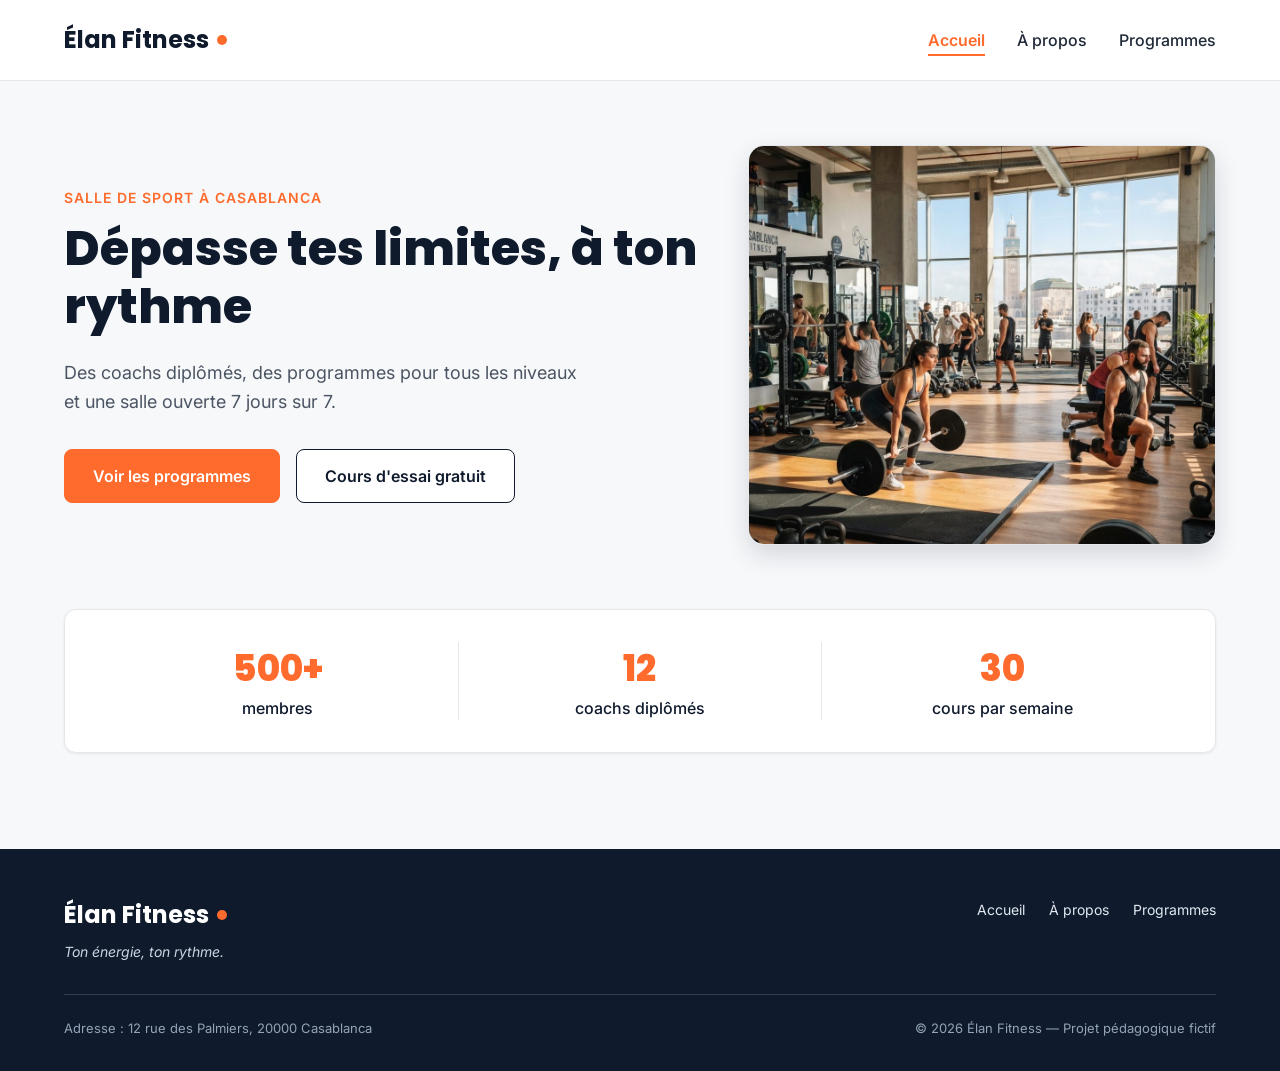
==== index.html @ 38b4ad07 "first commit" ====
<!DOCTYPE html>
<html lang="fr">
<head>
  <meta charset="UTF-8">
  <meta name="viewport" content="width=device-width, initial-scale=1">
  <meta name="description" content="Élan Fitness, salle de sport à Casablanca : musculation, yoga, cardio et boxe fitness avec des coachs diplômés. Réservez votre cours d'essai gratuit.">
  <title>Élan Fitness | Salle de sport à Casablanca</title>

  <link rel="preconnect" href="https://fonts.googleapis.com">
  <link rel="preconnect" href="https://fonts.gstatic.com" crossorigin>
  <link href="https://fonts.googleapis.com/css2?family=Inter:wght@400;500;600&family=Poppins:wght@600;700;800&display=swap" rel="stylesheet">

  <link rel="stylesheet" href="style.css">
</head>

<body>

  <header class="en-tete">
    <div class="conteneur en-tete-contenu">
      <a href="#accueil" class="logo">Élan Fitness</a>

      <nav aria-label="Navigation principale">
        <ul class="menu">
          <li><a href="#accueil.html" class="lien-actif">Accueil</a></li>
          <li><a href="apropos.html">À propos</a></li>
          <li><a href="#programe">Programmes</a></li>
        </ul>
      </nav>
    </div>
  </header>

  <main>

    <section id="accueil" class="hero">
      <div class="conteneur">

        <div class="hero-contenu">
          <div class="hero-texte">
            <p class="sur-titre">Salle de sport à Casablanca</p>
            <h1>Dépasse tes limites, à ton rythme</h1>
            <p class="hero-description">
              Des coachs diplômés, des programmes pour tous les niveaux et une salle ouverte 7 jours sur 7.
            </p>
            <div class="boutons">
              <a href="#programmes" class="bouton bouton-principal">Voir les programmes</a>
              <a href="#contact" class="bouton bouton-secondaire">Cours d'essai gratuit</a>
            </div>
          </div>

          <img class="hero-image" src="img/hero.jpg" alt="Des personnes s'entraînent dans une salle de sport lumineuse à Casablanca">
        </div>

        <div class="chiffres">
          <div class="chiffre">
            <p class="chiffre-nombre">500+</p>
            <p>membres</p>
          </div>
          <div class="chiffre">
            <p class="chiffre-nombre">12</p>
            <p>coachs diplômés</p>
          </div>
          <div class="chiffre">
            <p class="chiffre-nombre">30</p>
            <p>cours par semaine</p>
          </div>
        </div>

      </div>
    </section>


  </main>

  <footer class="pied-de-page">
    <div class="conteneur">

      <div class="pied-haut">
        <div>
          <p class="logo logo-clair">Élan Fitness</p>
          <p class="slogan">Ton énergie, ton rythme.</p>
        </div>

        <nav aria-label="Navigation du pied de page">
          <ul class="menu menu-pied">
            <li><a href="#accueil">Accueil</a></li>
            <li><a href="#a-propos">À propos</a></li>
            <li><a href="#programmes">Programmes</a></li>
          </ul>
        </nav>
      </div>

      <div class="pied-bas">
        <p>Adresse : 12 rue des Palmiers, 20000 Casablanca</p>
        <p>&copy; 2026 Élan Fitness — Projet pédagogique fictif</p>
      </div>

    </div>
  </footer>

</body>
</html>
---- style.css ----
* {
  box-sizing: border-box;
  margin: 0;
  padding: 0;
}

html {
  scroll-behavior: smooth;
}

body {
  font-family: 'Inter', Arial, sans-serif;
  font-size: 16px;
  line-height: 1.5;
  color: #1F2937;
  background-color: #F7F8FA;
}

h1, h2, h3, h4 {
  font-family: 'Poppins', Arial, sans-serif;
  color: #0F1B2D;
}

a {
  color: inherit;
  text-decoration: none;
}

ul {
  list-style: none;
}

img {
  display: block;
  max-width: 100%;
}

a:focus-visible,
button:focus-visible {
  outline: 3px solid #FF6B2C;
  outline-offset: 2px;
}

.conteneur {
  width: 100%;
  max-width: 1200px;
  margin: 0 auto;
  padding: 0 24px;
}

.section {
  padding: 96px 0;
}

.section-blanche {
  background-color: #FFFFFF;
  border-top: 1px solid #E5E7EB;
  border-bottom: 1px solid #E5E7EB;
}

.section-titre {
  max-width: 640px;
  margin: 0 auto 64px;
  text-align: center;
}

.section-titre h2 {
  font-size: 32px;
  margin-bottom: 16px;
}

.section-titre h3 {
  font-size: 26px;
  margin-bottom: 12px;
}

.section-titre p {
  color: #4B5563;
}

.sur-titre {
  font-size: 14px;
  font-weight: 600;
  color: #FF6B2C;
  text-transform: uppercase;
  letter-spacing: 1px;
  margin-bottom: 12px;
}

.bouton {
  display: inline-block;
  padding: 14px 28px;
  border-radius: 8px;
  font-size: 16px;
  font-weight: 600;
  text-align: center;
  cursor: pointer;
}

.bouton-principal {
  background-color: #FF6B2C;
  border: 1px solid #FF6B2C;
  color: #FFFFFF;
}

.bouton-principal:hover {
  background-color: #F05817;
}

.bouton-secondaire {
  background-color: #FFFFFF;
  border: 1px solid #0F1B2D;
  color: #0F1B2D;
}

.bouton-secondaire:hover {
  background-color: #F3F4F6;
}

.cartes {
  display: flex;
  gap: 24px;
}

.carte {
  flex: 1;
  background-color: #FFFFFF;
  border: 1px solid #E5E7EB;
  border-radius: 12px;
  box-shadow: 0 1px 3px rgba(15, 27, 45, 0.08);
}

.icone {
  width: 48px;
  height: 48px;
  background-color: #FFF0EA;
  border-radius: 8px;
  display: flex;
  align-items: center;
  justify-content: center;
}

.icone img {
  width: 24px;
  height: 24px;
}

.icone-petite {
  width: 32px;
  height: 32px;
  border-radius: 50%;
}

.icone-petite img {
  width: 16px;
  height: 16px;
}

.en-tete {
  position: sticky;
  top: 0;
  z-index: 10;
  background-color: #FFFFFF;
  border-bottom: 1px solid #E5E7EB;
}

.en-tete-contenu {
  height: 80px;
  display: flex;
  align-items: center;
  justify-content: space-between;
}

.logo {
  display: flex;
  align-items: center;
  font-family: 'Poppins', Arial, sans-serif;
  font-size: 24px;
  font-weight: 700;
  color: #0F1B2D;
}

.logo::after {
  content: "";
  width: 10px;
  height: 10px;
  margin-left: 8px;
  background-color: #FF6B2C;
  border-radius: 50%;
}

.menu {
  display: flex;
  gap: 32px;
}

.menu a {
  font-weight: 500;
  padding-bottom: 4px;
  border-bottom: 2px solid transparent;
}

.menu a:hover {
  color: #FF6B2C;
}

.menu .lien-actif {
  color: #FF6B2C;
  font-weight: 600;
  border-bottom-color: #FF6B2C;
}

.hero {
  padding: 64px 0 96px;
}

.hero-contenu {
  display: flex;
  align-items: center;
  gap: 32px;
}

.hero-texte {
  flex: 7;
}

.hero-texte h1 {
  font-size: 48px;
  font-weight: 800;
  line-height: 1.2;
  margin-bottom: 24px;
}

.hero-description {
  max-width: 520px;
  font-size: 18px;
  line-height: 1.6;
  color: #4B5563;
  margin-bottom: 32px;
}

.boutons {
  display: flex;
  flex-wrap: wrap;
  gap: 16px;
}

.hero-image {
  flex: 5;
  min-width: 0;
  height: 400px;
  object-fit: cover;
  border-radius: 16px;
  border: 1px solid #E5E7EB;
  box-shadow: 0 10px 25px rgba(15, 27, 45, 0.15);
}

.chiffres {
  display: flex;
  margin-top: 64px;
  padding: 32px;
  background-color: #FFFFFF;
  border: 1px solid #E5E7EB;
  border-radius: 12px;
  box-shadow: 0 1px 3px rgba(15, 27, 45, 0.08);
}

.chiffre {
  flex: 1;
  text-align: center;
  font-weight: 500;
  color: #0F1B2D;
}

.chiffre + .chiffre {
  border-left: 1px solid #E5E7EB;
}

.chiffre-nombre {
  font-family: 'Poppins', Arial, sans-serif;
  font-size: 36px;
  font-weight: 800;
  color: #FF6B2C;
}

.carte-avantage {
  padding: 24px;
  background-color: #F7F8FA;
  box-shadow: none;
}

.carte-avantage .icone {
  margin-bottom: 20px;
}

.carte-avantage h3 {
  font-size: 20px;
  margin-bottom: 8px;
}

.carte-avantage p {
  color: #4B5563;
  line-height: 1.6;
}

.apropos-contenu {
  display: flex;
  align-items: center;
  gap: 64px;
}

.apropos-texte {
  flex: 7;
}

.apropos-texte h2 {
  font-size: 36px;
  line-height: 1.2;
  margin-bottom: 20px;
}

.apropos-texte p {
  color: #4B5563;
  line-height: 1.7;
  margin-bottom: 16px;
}

.valeurs {
  display: flex;
  gap: 16px;
  margin-top: 32px;
}

.valeur {
  flex: 1;
  display: flex;
  align-items: center;
  gap: 12px;
  padding: 12px 16px;
  background-color: #FFFFFF;
  border: 1px solid #E5E7EB;
  border-radius: 12px;
  font-family: 'Poppins', Arial, sans-serif;
  font-size: 14px;
  font-weight: 600;
  color: #0F1B2D;
}

.apropos-image {
  flex: 5;
  min-width: 0;
  height: 360px;
  object-fit: cover;
  border-radius: 16px;
  box-shadow: 0 10px 25px rgba(15, 27, 45, 0.15);
}

.carte-programme {
  display: flex;
  flex-direction: column;
  overflow: hidden;
}

.carte-programme > img {
  width: 100%;
  height: 200px;
  object-fit: cover;
}

.programme-corps {
  flex: 1;
  display: flex;
  flex-direction: column;
  padding: 20px;
}

.programme-corps h3 {
  font-size: 20px;
  margin-bottom: 8px;
}

.programme-corps p {
  font-size: 15px;
  color: #4B5563;
}

.etiquette {
  align-self: flex-start;
  padding: 4px 10px;
  margin-bottom: 12px;
  border-radius: 6px;
  font-size: 12px;
  font-weight: 600;
}

.etiquette-orange {
  background-color: #FFEDE5;
  color: #C2410C;
}

.etiquette-bleue {
  background-color: #DBEAFE;
  color: #1D4ED8;
}

.etiquette-verte {
  background-color: #D1FAE5;
  color: #047857;
}

.programme-corps .duree {
  display: flex;
  align-items: center;
  gap: 8px;
  margin-top: auto;
  padding-top: 16px;
  border-top: 1px solid #E5E7EB;
  font-size: 13px;
  font-weight: 600;
  color: #0F1B2D;
}

.programme-corps h3 + p {
  margin-bottom: 16px;
}

.duree img {
  width: 16px;
  height: 16px;
}

.formules {
  margin-top: 96px;
}

.formule {
  position: relative;
  display: flex;
  flex-direction: column;
  padding: 28px;
}

.formule h4 {
  font-size: 20px;
}

.prix {
  margin: 8px 0 16px;
  font-family: 'Poppins', Arial, sans-serif;
  font-size: 30px;
  font-weight: 800;
  color: #FF6B2C;
}

.prix span {
  font-family: 'Inter', Arial, sans-serif;
  font-size: 16px;
  font-weight: 500;
  color: #4B5563;
}

.prix-note {
  margin: -8px 0 16px;
  font-size: 13px;
  color: #4B5563;
}

.formule-liste {
  flex: 1;
  margin-bottom: 24px;
}

.formule-liste li {
  padding-left: 28px;
  margin-bottom: 12px;
  font-size: 15px;
  background-image: url('img/icone-check.svg');
  background-repeat: no-repeat;
  background-position: left center;
  background-size: 16px;
}

.formule .bouton {
  display: block;
}

.formule-populaire {
  border: 2px solid #FF6B2C;
  box-shadow: 0 10px 25px rgba(255, 107, 44, 0.2);
}

.badge-populaire {
  position: absolute;
  top: -14px;
  left: 50%;
  transform: translateX(-50%);
  padding: 4px 14px;
  background-color: #FF6B2C;
  border-radius: 999px;
  font-size: 12px;
  font-weight: 700;
  text-transform: uppercase;
  color: #FFFFFF;
}

.pied-de-page {
  padding: 48px 0 32px;
  background-color: #0F1B2D;
  color: #FFFFFF;
}

.pied-haut {
  display: flex;
  justify-content: space-between;
  align-items: flex-start;
  padding-bottom: 32px;
  border-bottom: 1px solid rgba(255, 255, 255, 0.15);
}

.logo-clair {
  color: #FFFFFF;
}

.slogan {
  margin-top: 8px;
  font-size: 14px;
  font-style: italic;
  color: #CBD5E1;
}

.menu-pied {
  gap: 24px;
}

.menu-pied a {
  font-size: 14px;
  font-weight: 400;
  color: #E2E8F0;
}

.pied-bas {
  display: flex;
  justify-content: space-between;
  margin-top: 24px;
  font-size: 13px;
  color: #94A3B8;
}
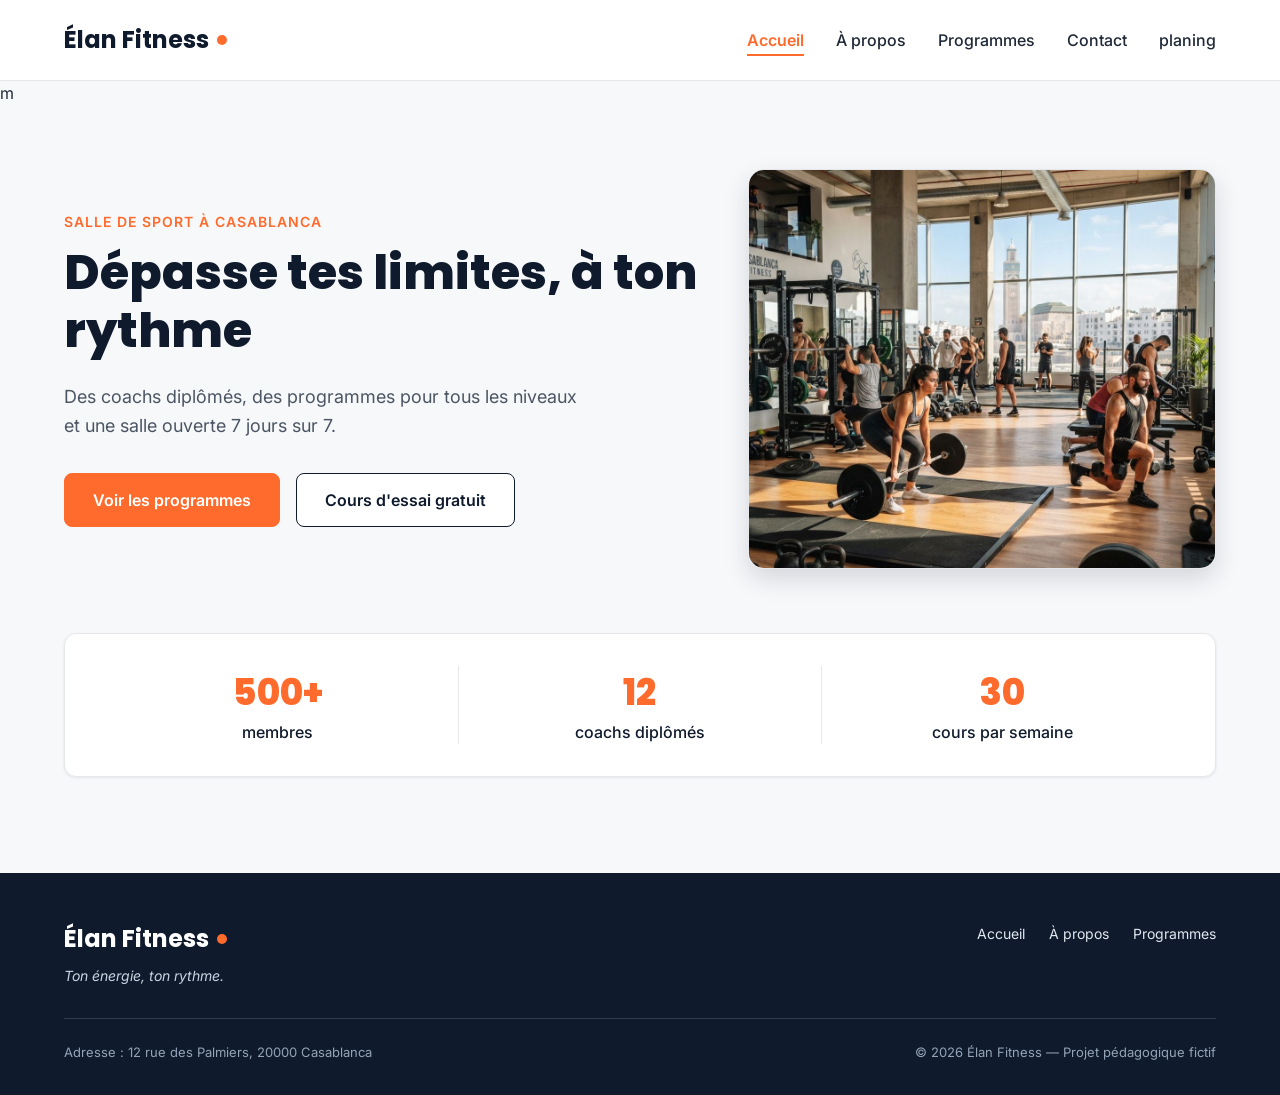
==== commit 1125c1fc: "finaliser la page de planing" ====
--- a/index.html
+++ b/index.html
@@ -17,19 +17,21 @@
 
   <header class="en-tete">
     <div class="conteneur en-tete-contenu">
-      <a href="#accueil" class="logo">Élan Fitness</a>
+      <a href="index.html" class="logo">Élan Fitness</a>
 
       <nav aria-label="Navigation principale">
         <ul class="menu">
-          <li><a href="#accueil.html" class="lien-actif">Accueil</a></li>
+          <li><a href="index.html" class="lien-actif">Accueil</a></li>
           <li><a href="apropos.html">À propos</a></li>
-          <li><a href="#programe">Programmes</a></li>
+          <li><a href="programe.html">Programmes</a></li>
+          <li><a href="contact.html">Contact</a></li>
+          <li><a href="planing.html">planing</a></li>
         </ul>
       </nav>
     </div>
   </header>
 
-  <main>
+  <main>m
 
     <section id="accueil" class="hero">
       <div class="conteneur">
--- a/style.css
+++ b/style.css
@@ -19,6 +19,7 @@
 h1, h2, h3, h4 {
   font-family: 'Poppins', Arial, sans-serif;
   color: #0F1B2D;
+  
 }
 
 a {
@@ -157,6 +158,15 @@
 }
 
 .en-tete {
+  @media screen and (max-width: 48rem) {
+  
+    flex-direction: column;
+    justify-content: space-around;
+    align-items: flex-start;
+    gap: 20px;
+  
+}
+
   position: sticky;
   top: 0;
   z-index: 10;
@@ -169,6 +179,10 @@
   display: flex;
   align-items: center;
   justify-content: space-between;
+}
+.en-tete-contenu .menu li {
+ max-width: 100%;
+  text-align: center;
 }
 
 .logo {
@@ -192,6 +206,12 @@
 .menu {
   display: flex;
   gap: 32px;
+    @media screen and (max-width: 48rem) {
+   
+   display: flex;
+  gap: 14px;
+  
+}
 }
 
 .menu a {
@@ -365,6 +385,95 @@
   width: 100%;
   height: 200px;
   object-fit: cover;
+}
+.programme{
+    @media screen and (max-width: 48rem) {
+  .container {
+    flex-direction: column;
+    justify-content: space-around;
+    align-items: flex-start;
+    gap: 20px;
+  }
+}
+}
+.contact {
+  .conteneur{display: flex;
+  justify-content: space-between;
+  margin-top: 32px;
+  margin: 32px ;
+  
+  gap: 32px;}
+  form{
+    
+    display: flex;
+    flex-direction: column;
+    align-items: center;
+    gap: 16px;
+    margin: 32px;
+    margin-right: 32px;
+    
+    width: 400px;
+    height: 450px;
+    
+    border-radius: 12px;
+  }
+  li{
+    display: inline;
+  }
+  .hd{
+    margin-left: 500px;
+    margin-top: 30px;
+    h3{
+      color: #FF6B2C;
+    }
+    
+  }
+  input{
+       height: 40px;
+       border:1px solid gray;
+       border-radius: 5px ;
+       box-shadow: #4B5563;
+       width: 300px;
+        border: 1px solid #E5E7EB;
+    }
+    
+
+    textarea{
+         height: 40px;
+       border:1px solid gray;
+       border-radius: 5px ;
+        width: 300px;
+       box-shadow: #4B5563;
+        border: 1px solid #E5E7EB;
+    }
+    button{
+      background-color: #FF6B2C;
+      border: none;
+      height: 40px;
+      width: 150px;
+      border-radius: 20px;
+
+    }
+    h4{
+      color: #FF6B2C;
+    }
+}
+.info{
+  p{
+    background-color: #ffffff;
+    margin: 10px;
+    height: 60px;
+    display: flex;
+    align-items: center;
+    justify-content: center;
+    padding: 10px;
+    border-radius: 10px;
+   border: 1px solid #E5E7EB;
+  }
+  i{
+    margin: 5px;
+    color: #FF6B2C;
+  }
 }
 
 .programme-corps {
@@ -545,3 +654,4 @@
   font-size: 13px;
   color: #94A3B8;
 }
+
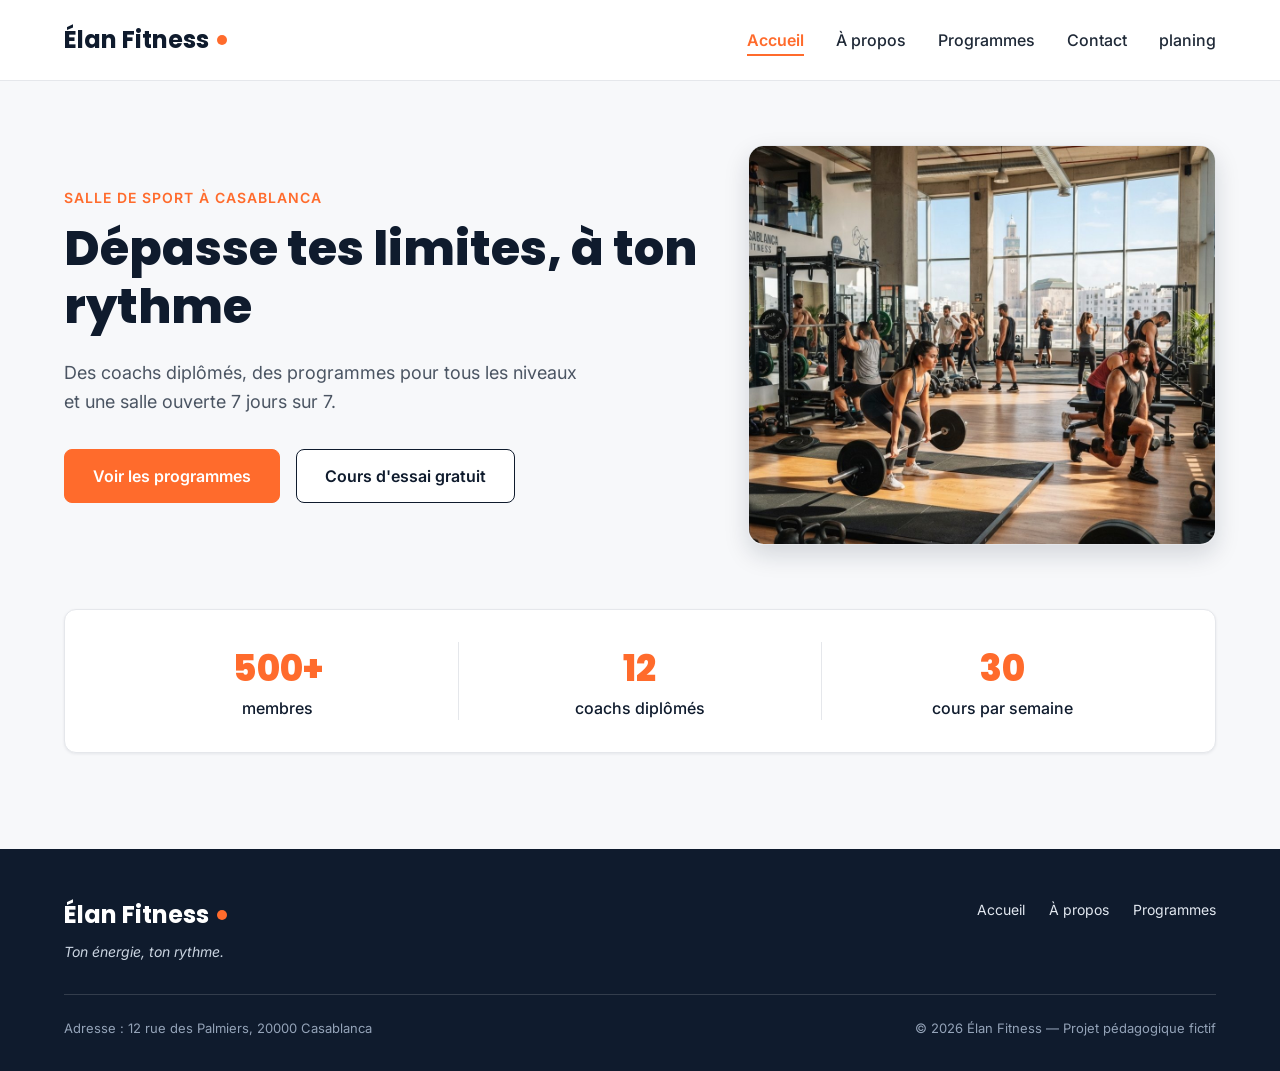
==== commit 6961942e: "fix bugb" ====
--- a/index.html
+++ b/index.html
@@ -4,7 +4,7 @@
   <meta charset="UTF-8">
   <meta name="viewport" content="width=device-width, initial-scale=1">
   <meta name="description" content="Élan Fitness, salle de sport à Casablanca : musculation, yoga, cardio et boxe fitness avec des coachs diplômés. Réservez votre cours d'essai gratuit.">
-  <title>Élan Fitness | Salle de sport à Casablanca</title>
+  <title>Élan Fitness | Salle de sport à Casablanca | accueil</title>
 
   <link rel="preconnect" href="https://fonts.googleapis.com">
   <link rel="preconnect" href="https://fonts.gstatic.com" crossorigin>
@@ -31,7 +31,7 @@
     </div>
   </header>
 
-  <main>m
+  <main>
 
     <section id="accueil" class="hero">
       <div class="conteneur">
